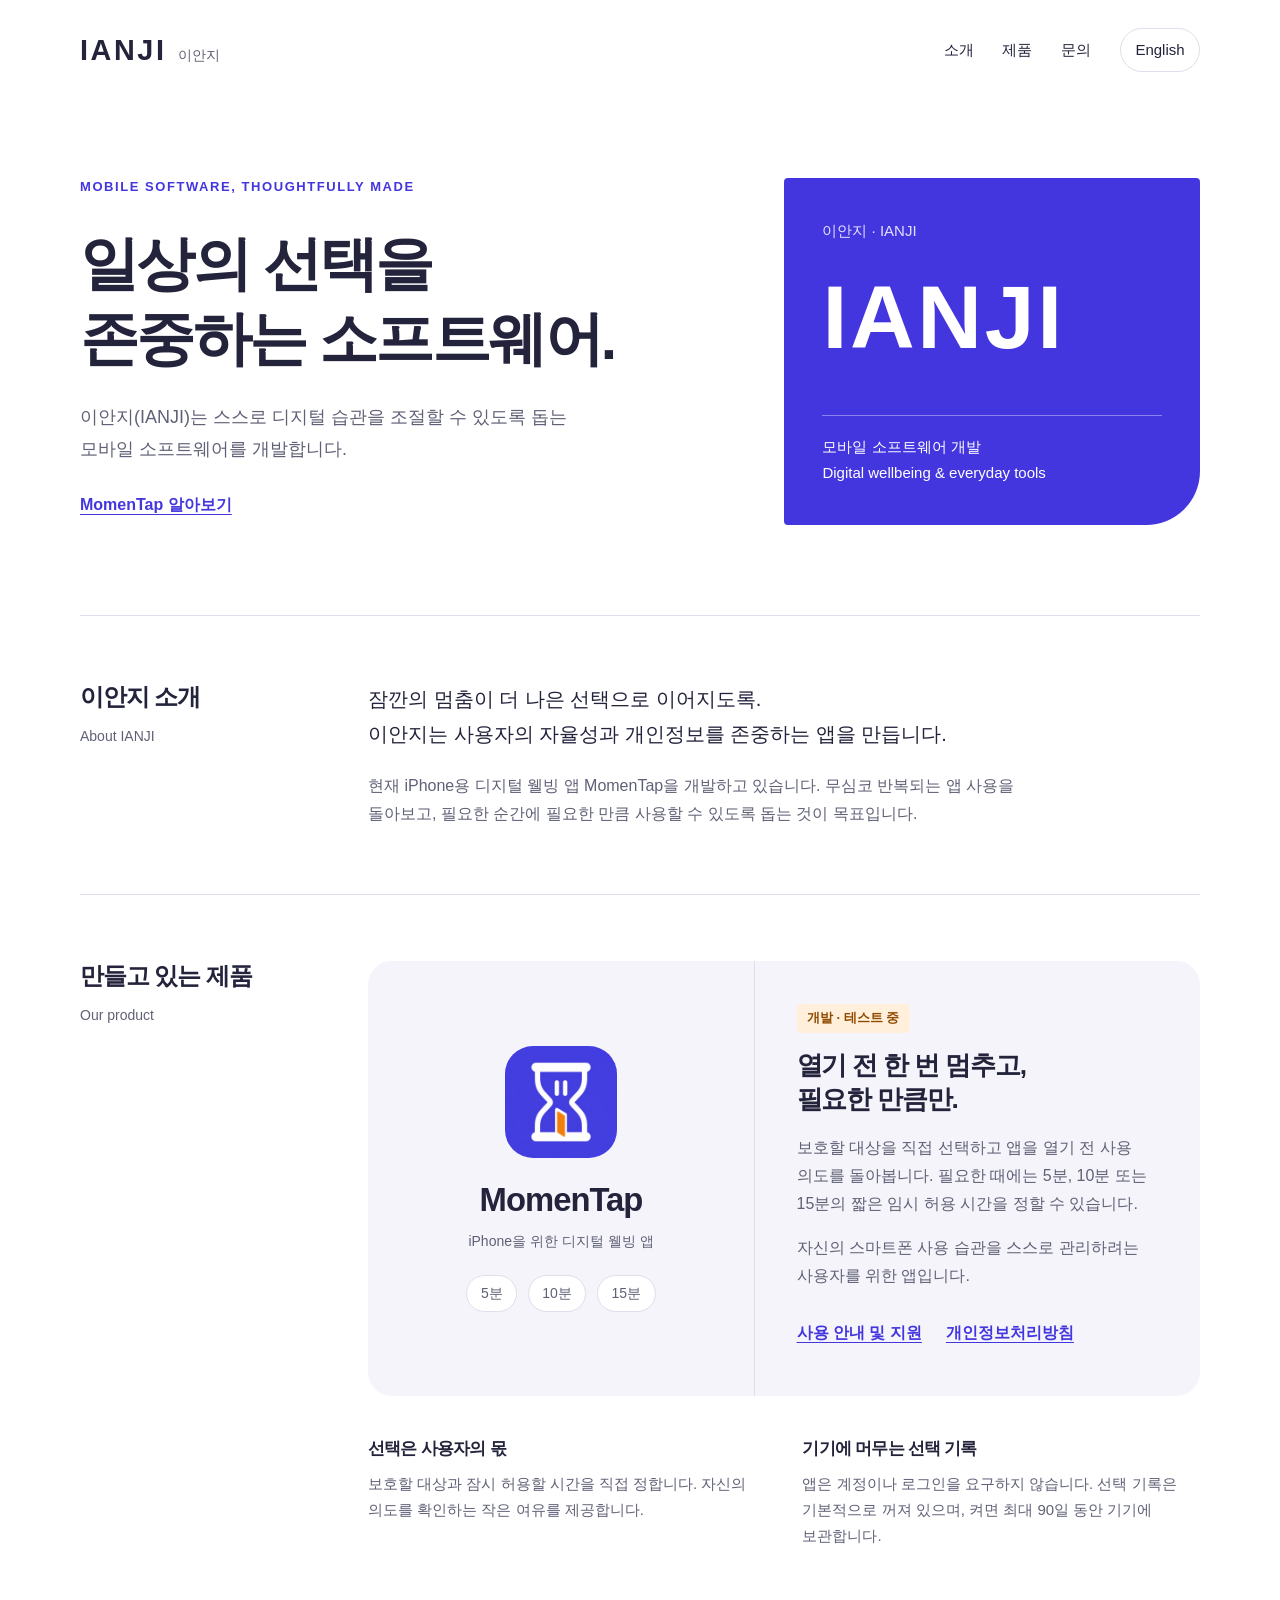
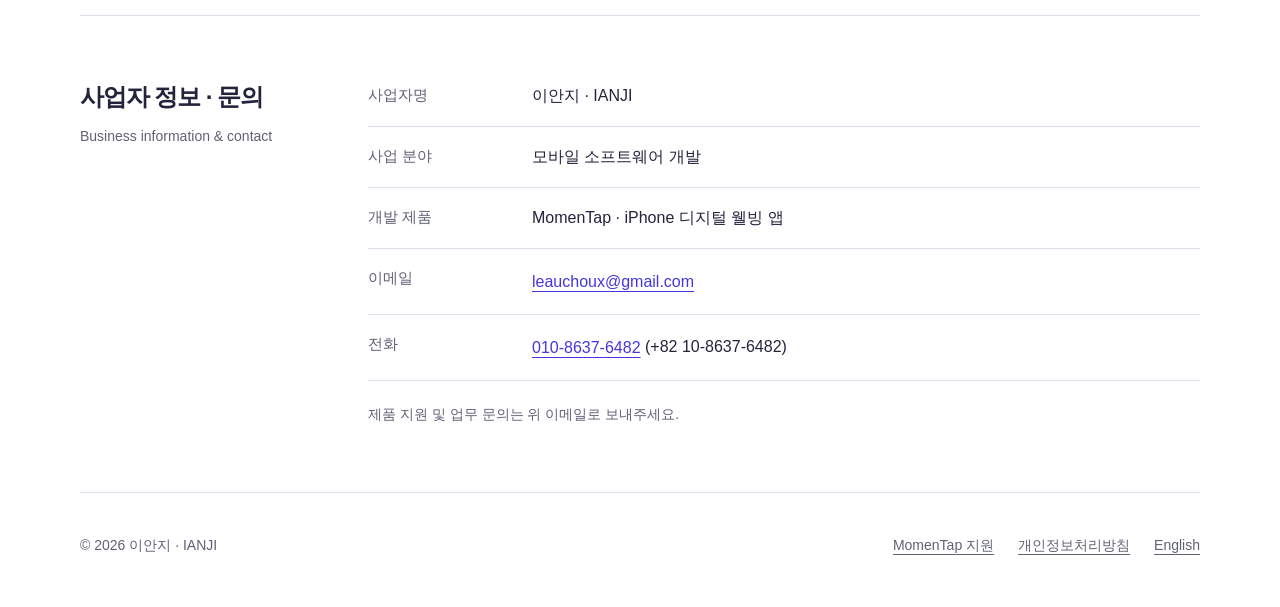
==== organization/index.html @ 8e44ff8b "Add IANJI organization website in Korean and English" ====
<!doctype html>
<html lang="ko">
<head>
  <meta charset="utf-8">
  <meta name="viewport" content="width=device-width, initial-scale=1">
  <meta name="description" content="이안지(IANJI)는 일상의 디지털 습관과 사용자의 선택을 존중하는 모바일 소프트웨어를 개발합니다. MomenTap 소개와 업무 문의를 확인하세요.">
  <meta name="referrer" content="no-referrer">
  <meta http-equiv="Content-Security-Policy" content="default-src 'none'; style-src 'self'; img-src 'self'; base-uri 'none'; form-action 'none'">
  <title>이안지 IANJI — 모바일 소프트웨어 개발</title>
  <link rel="canonical" href="https://leauchoux.github.io/intentionaluse-support/organization/">
  <link rel="alternate" hreflang="ko" href="https://leauchoux.github.io/intentionaluse-support/organization/">
  <link rel="alternate" hreflang="en" href="https://leauchoux.github.io/intentionaluse-support/organization/en/">
  <link rel="icon" href="../favicon.svg" type="image/svg+xml">
  <link rel="stylesheet" href="styles.css">
</head>
<body>
  <a class="skip-link" href="#main">본문으로 바로가기</a>
  <header class="site-header wrap">
    <a class="wordmark" href="./" aria-label="이안지 IANJI 홈">IANJI<small>이안지</small></a>
    <nav class="site-nav" aria-label="주요 메뉴">
      <a href="#about">소개</a>
      <a href="#product">제품</a>
      <a href="#contact">문의</a>
      <a class="language" href="en/" lang="en" hreflang="en">English</a>
    </nav>
  </header>
  <main id="main" class="wrap">
    <section class="hero" aria-labelledby="hero-title">
      <div>
        <p class="eyebrow" lang="en">Mobile software, thoughtfully made</p>
        <h1 id="hero-title">일상의 선택을<br>존중하는 소프트웨어.</h1>
        <p class="hero-copy">이안지(IANJI)는 스스로 디지털 습관을 조절할 수 있도록 돕는 모바일 소프트웨어를 개발합니다.</p>
        <a class="text-link" href="#product">MomenTap 알아보기</a>
      </div>
      <div class="identity" aria-label="이안지 IANJI, 모바일 소프트웨어 개발">
        <span class="identity-label">이안지 · IANJI</span>
        <p class="identity-name" aria-hidden="true">IANJI</p>
        <p class="identity-rule">모바일 소프트웨어 개발<br><span lang="en">Digital wellbeing &amp; everyday tools</span></p>
      </div>
    </section>
    <section id="about" class="section section-grid" aria-labelledby="about-title">
      <div>
        <h2 id="about-title" class="section-heading">이안지 소개</h2>
        <p class="section-sub" lang="en">About IANJI</p>
      </div>
      <div class="about-copy">
        <p>잠깐의 멈춤이 더 나은 선택으로 이어지도록.<br>이안지는 사용자의 자율성과 개인정보를 존중하는 앱을 만듭니다.</p>
        <p>현재 iPhone용 디지털 웰빙 앱 MomenTap을 개발하고 있습니다. 무심코 반복되는 앱 사용을 돌아보고, 필요한 순간에 필요한 만큼 사용할 수 있도록 돕는 것이 목표입니다.</p>
      </div>
    </section>
    <section id="product" class="section section-grid" aria-labelledby="product-title">
      <div>
        <h2 id="product-title" class="section-heading">만들고 있는 제품</h2>
        <p class="section-sub" lang="en">Our product</p>
      </div>
      <div>
        <article class="product" aria-labelledby="momentap-title">
          <div class="product-visual">
            <img class="app-icon" src="assets/momentap.png" alt="" width="112" height="112">
            <p class="product-name">MomenTap</p>
            <span class="product-platform">iPhone을 위한 디지털 웰빙 앱</span>
            <div class="allowance" aria-label="임시 허용 시간: 5분, 10분, 15분"><span>5분</span><span>10분</span><span>15분</span></div>
          </div>
          <div class="product-copy">
            <span class="status">개발 · 테스트 중</span>
            <h3 id="momentap-title">열기 전 한 번 멈추고,<br>필요한 만큼만.</h3>
            <p>보호할 대상을 직접 선택하고 앱을 열기 전 사용 의도를 돌아봅니다. 필요한 때에는 5분, 10분 또는 15분의 짧은 임시 허용 시간을 정할 수 있습니다.</p>
            <p>자신의 스마트폰 사용 습관을 스스로 관리하려는 사용자를 위한 앱입니다.</p>
            <div class="product-links"><a class="text-link" href="../">사용 안내 및 지원</a><a class="text-link" href="../privacy.html">개인정보처리방침</a></div>
          </div>
        </article>
        <div class="principles">
          <div><h3>선택은 사용자의 몫</h3><p>보호할 대상과 잠시 허용할 시간을 직접 정합니다. 자신의 의도를 확인하는 작은 여유를 제공합니다.</p></div>
          <div><h3>기기에 머무는 선택 기록</h3><p>앱은 계정이나 로그인을 요구하지 않습니다. 선택 기록은 기본적으로 꺼져 있으며, 켜면 최대 90일 동안 기기에 보관합니다.</p></div>
        </div>
      </div>
    </section>
    <section id="contact" class="section section-grid" aria-labelledby="contact-title">
      <div><h2 id="contact-title" class="section-heading">사업자 정보 · 문의</h2><p class="section-sub" lang="en">Business information &amp; contact</p></div>
      <div>
        <dl class="contact-table">
          <div class="contact-row"><dt>사업자명</dt><dd>이안지 · IANJI</dd></div>
          <div class="contact-row"><dt>사업 분야</dt><dd>모바일 소프트웨어 개발</dd></div>
          <div class="contact-row"><dt>개발 제품</dt><dd>MomenTap · iPhone 디지털 웰빙 앱</dd></div>
          <div class="contact-row"><dt>이메일</dt><dd><a href="mailto:leauchoux@gmail.com">leauchoux@gmail.com</a></dd></div>
          <div class="contact-row"><dt>전화</dt><dd><a href="tel:+821086376482">010-8637-6482</a> <span lang="en">(+82 10-8637-6482)</span></dd></div>
        </dl>
        <p class="contact-note">제품 지원 및 업무 문의는 위 이메일로 보내주세요.</p>
      </div>
    </section>
  </main>
  <footer class="site-footer wrap">
    <p>© 2026 이안지 · IANJI</p>
    <nav class="footer-links" aria-label="관련 페이지"><a href="../">MomenTap 지원</a><a href="../privacy.html">개인정보처리방침</a><a href="en/" lang="en" hreflang="en">English</a></nav>
  </footer>
</body>
</html>
---- organization/styles.css ----
:root {
  color-scheme: light;
  --paper: #ffffff;
  --ink: #23233c;
  --muted: #606176;
  --brand: #4436df;
  --soft: #f4f4fa;
  --line: #dddfea;
  --amber: #914b00;
  font-family: -apple-system, BlinkMacSystemFont, "Apple SD Gothic Neo", "Malgun Gothic", sans-serif;
  font-size: 100%;
  background: var(--paper);
  color: var(--ink);
}

* { box-sizing: border-box; }
html { scroll-behavior: smooth; scroll-padding-top: 2rem; }
body { margin: 0; line-height: 1.75; word-break: keep-all; overflow-wrap: break-word; }
a { color: var(--brand); text-underline-offset: .25em; }
a:hover { text-decoration-thickness: 2px; }
a:focus-visible { outline: 3px solid var(--brand); outline-offset: 5px; border-radius: 3px; }
img { display: block; max-width: 100%; }
h1, h2, h3, p { margin-top: 0; }
h1, h2, h3 { line-height: 1.28; letter-spacing: -.045em; }
.wrap { width: min(1120px, calc(100% - 64px)); margin-inline: auto; }
.skip-link { position: absolute; z-index: 10; top: -100px; left: 1rem; padding: .75rem 1rem; background: white; }
.skip-link:focus { top: 1rem; }
.site-header { min-height: 100px; display: flex; align-items: center; justify-content: space-between; gap: 2rem; padding-block: 1rem; }
.wordmark { font-family: "Avenir Next", "Trebuchet MS", sans-serif; letter-spacing: .09em; font-weight: 750; font-size: 1.8rem; line-height: 1.2; color: var(--ink); text-decoration: none; }
.wordmark small { font: 500 .875rem/1.5 -apple-system, BlinkMacSystemFont, "Apple SD Gothic Neo", sans-serif; margin-left: .7rem; letter-spacing: 0; color: var(--muted); }
.site-nav { display: flex; align-items: center; gap: 1.8rem; flex-wrap: wrap; }
.site-nav a { min-height: 44px; display: inline-flex; align-items: center; color: var(--ink); font-size: .9375rem; text-decoration: none; }
.site-nav a:hover { color: var(--brand); }
.site-nav .language { padding-inline: .9rem; border: 1px solid var(--line); border-radius: 100px; }
.hero { padding-block: 76px 88px; display: grid; grid-template-columns: minmax(0, 1.5fr) minmax(0, 1fr); gap: 5rem; align-items: center; }
.hero > *, .section-grid > *, .product > *, .principles > * { min-width: 0; }
.eyebrow { color: var(--brand); font-size: .8125rem; font-weight: 700; letter-spacing: .12em; margin-bottom: 1.7rem; text-transform: uppercase; }
h1 { font-size: clamp(2.5rem, 4.6vw, 4.1rem); font-weight: 720; margin-bottom: 1.6rem; }
.hero-copy { max-width: 33rem; color: var(--muted); font-size: 1.125rem; }
.text-link { display: inline-flex; align-items: center; min-height: 44px; font-weight: 650; }
.identity { padding: 2.4rem; background: var(--brand); color: white; border-radius: 4px 4px 54px 4px; }
.identity-name { font-family: "Avenir Next", "Trebuchet MS", sans-serif; font-size: clamp(3.5rem, 7vw, 6.25rem); font-weight: 600; letter-spacing: .03em; line-height: 1.2; margin-block: 1.2rem 2.7rem; }
.identity-label { color: #e3e0ff; font-size: .9375rem; }
.identity-rule { border-top: 1px solid #8c81ed; padding-top: 1.15rem; margin-bottom: 0; font-size: .9375rem; }
.section { border-top: 1px solid var(--line); padding-block: 66px; }
.section-grid { display: grid; grid-template-columns: 240px minmax(0, 1fr); gap: 3rem; }
.section-heading { margin-bottom: .7rem; font-size: 1.5rem; }
.section-sub { color: var(--muted); font-size: .875rem; }
.about-copy { max-width: 44rem; font-size: 1.25rem; }
.about-copy p:last-child { margin-bottom: 0; color: var(--muted); font-size: 1rem; }
.product { display: grid; grid-template-columns: minmax(0, 1fr) minmax(0, 1.15fr); background: var(--soft); border-radius: 24px; overflow: hidden; }
.product-visual { padding: 3rem 2rem; display: flex; flex-direction: column; align-items: center; justify-content: center; text-align: center; border-right: 1px solid var(--line); }
.app-icon { width: 112px; height: 112px; border-radius: 25%; margin-bottom: 1.35rem; }
.product-name { font-family: "Avenir Next", "Trebuchet MS", sans-serif; font-size: 2.05rem; letter-spacing: -.03em; line-height: 1.25; font-weight: 650; margin-bottom: .5rem; }
.product-platform { font-size: .875rem; color: var(--muted); }
.allowance { display: flex; flex-wrap: wrap; justify-content: center; gap: .65rem; margin-top: 1.4rem; }
.allowance span { border: 1px solid var(--line); border-radius: 100px; padding: .3rem .85rem; font-size: .875rem; background: white; color: var(--muted); }
.product-copy { padding: 2.6rem; }
.product-copy h3 { font-size: 1.65rem; margin-bottom: 1.1rem; }
.product-copy p { color: var(--muted); }
.product-links { display: flex; flex-wrap: wrap; gap: .3rem 1.5rem; margin-top: 1.3rem; }
.status { display: inline-block; margin-bottom: 1rem; border-radius: 4px; background: #ffefdb; color: var(--amber); padding: .2rem .65rem; font-size: .8125rem; font-weight: 650; }
.principles { display: grid; grid-template-columns: minmax(0, 1fr) minmax(0, 1fr); gap: 2.3rem; margin-top: 2.6rem; }
.principles h3 { font-size: 1.05rem; margin-bottom: .7rem; }
.principles p { color: var(--muted); margin-bottom: 0; font-size: .9375rem; }
.contact-table { margin: 0; }
.contact-row { display: grid; grid-template-columns: 140px minmax(0, 1fr); gap: 1.5rem; border-bottom: 1px solid var(--line); padding-block: 1rem; }
.contact-row:first-child { padding-top: 0; }
.contact-row dt { color: var(--muted); font-size: .9375rem; }
.contact-row dd { margin: 0; overflow-wrap: anywhere; }
.contact-row a { display: inline-block; padding-block: .15rem; }
.contact-note { font-size: .875rem; color: var(--muted); margin-block: 1.3rem 0; }
.site-footer { border-top: 1px solid var(--line); display: flex; align-items: center; justify-content: space-between; gap: 1.5rem; padding-block: 30px 40px; font-size: .875rem; color: var(--muted); }
.site-footer p { margin: 0; }
.footer-links { display: flex; gap: 1.5rem; flex-wrap: wrap; }
.footer-links a { display: inline-flex; align-items: center; min-height: 44px; color: var(--muted); }

@media (max-width: 960px) {
  .hero { gap: 2.5rem; grid-template-columns: minmax(0, 1.2fr) minmax(0, 1fr); }
  .identity { padding: 1.8rem; }
  .section-grid { grid-template-columns: 180px minmax(0, 1fr); gap: 2rem; }
  .product { grid-template-columns: 1fr; }
  .product-visual { border-right: 0; border-bottom: 1px solid var(--line); padding-block: 2rem; }
  .allowance { margin-top: .6rem; }
}
@media (max-width: 700px) {
  .wrap { width: calc(100% - 40px); }
  .site-header { gap: .8rem; flex-wrap: wrap; min-height: 0; padding-block: 22px; }
  .wordmark { font-size: 1.6rem; }
  .site-nav { gap: 1rem; width: 100%; justify-content: space-between; }
  .site-nav a { font-size: .875rem; }
  .hero { grid-template-columns: 1fr; padding-block: 40px 48px; gap: 2rem; }
  h1 { font-size: clamp(2.2rem, 8.5vw, 3.2rem); }
  .hero-copy { font-size: 1rem; }
  .identity { padding: min(1.8rem, 7vw); border-bottom-right-radius: 42px; }
  .identity-name { font-size: 4rem; margin-block: .7rem 1.4rem; }
  .eyebrow { margin-bottom: 1.1rem; }
  .section { padding-block: 42px; }
  .section-grid { grid-template-columns: 1fr; gap: 1.5rem; }
  .section-sub { margin-bottom: 0; }
  .about-copy { font-size: 1.15rem; }
  .product-copy { padding: min(1.6rem, 6vw); }
  .product-visual { padding-inline: min(2rem, 6vw); }
  .principles { grid-template-columns: 1fr; gap: 1.5rem; margin-top: 2rem; }
  .contact-row { grid-template-columns: 1fr; gap: .2rem; }
  .contact-row a { min-height: 44px; }
  .site-footer { align-items: flex-start; flex-direction: column; gap: .4rem; }
}
@media (prefers-reduced-motion: reduce) { html { scroll-behavior: auto; } }
@media print {
  .site-nav, .skip-link { display: none; }
  .wrap { width: 100%; }
  .hero, .section { padding-block: 1.5rem; }
  .identity { background: white; color: black; border: 1px solid var(--line); }
  .identity-label { color: black; }
  .product { break-inside: avoid; }
}
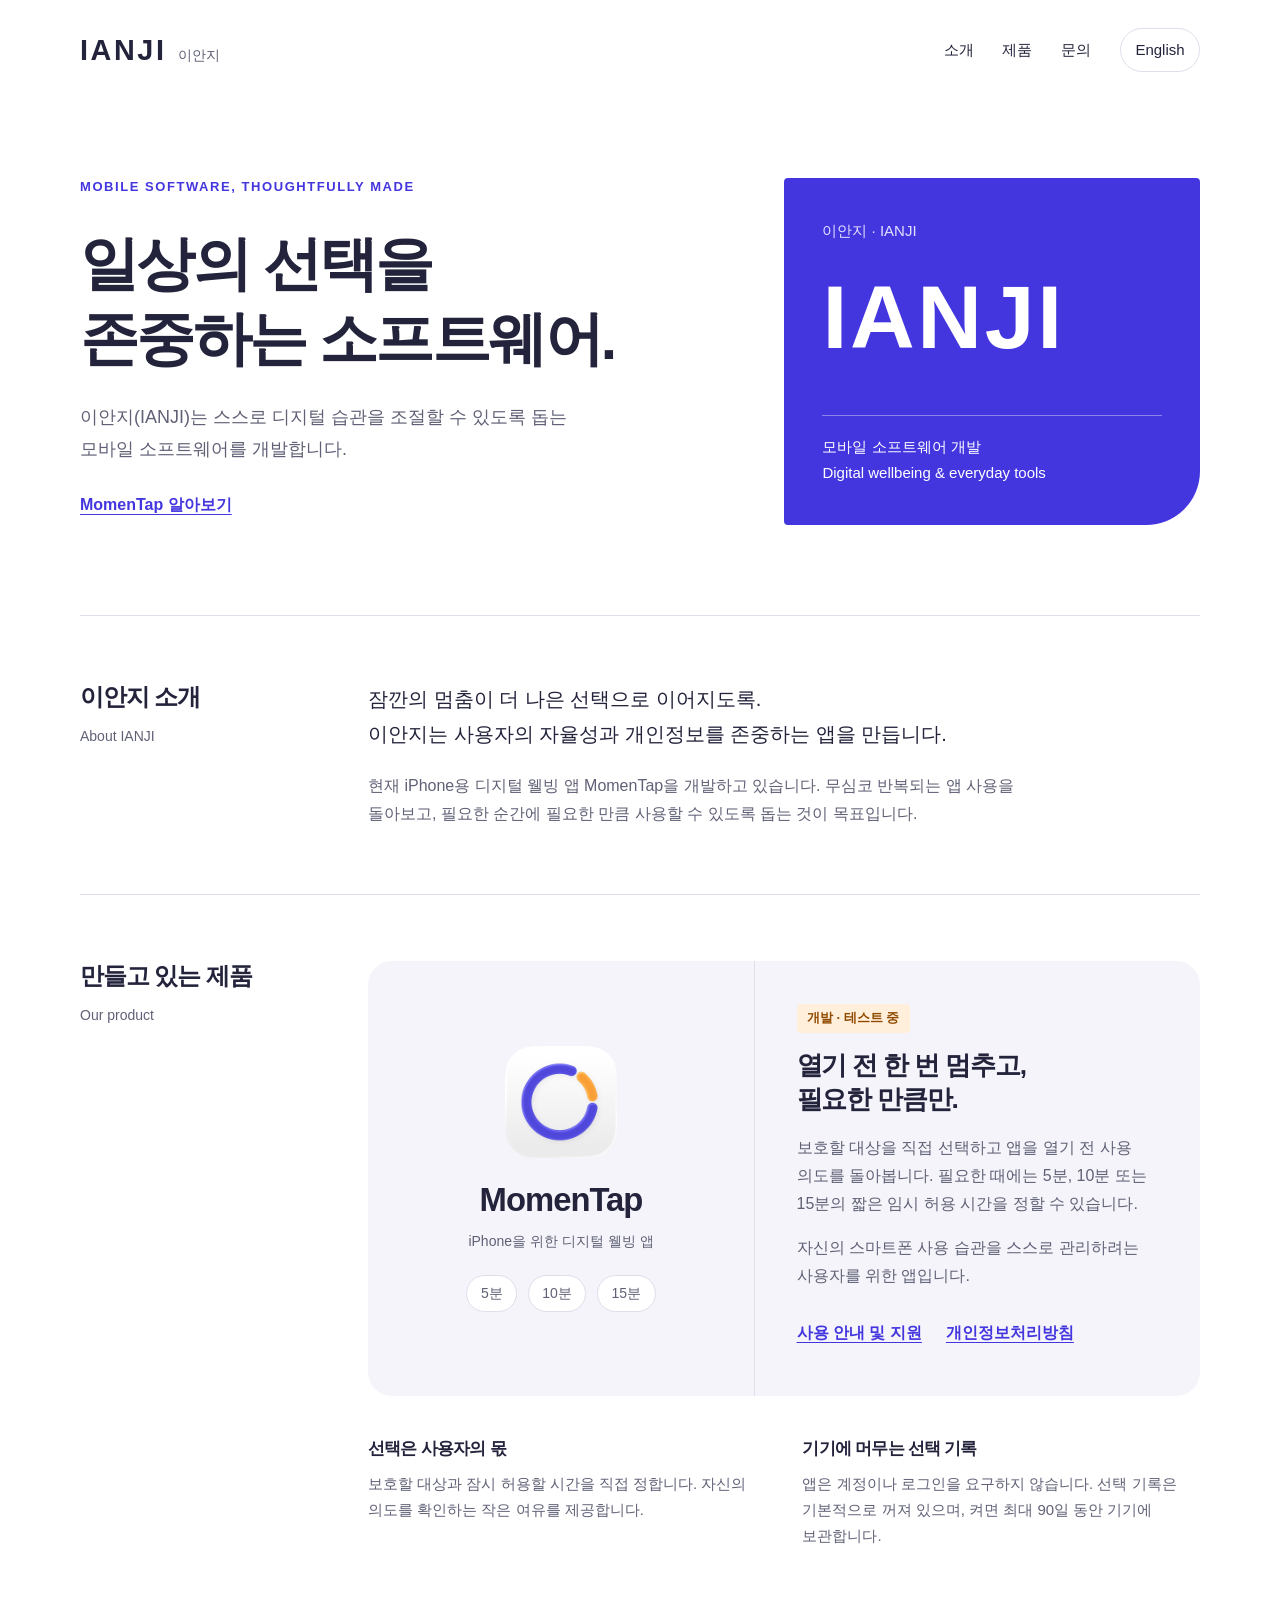
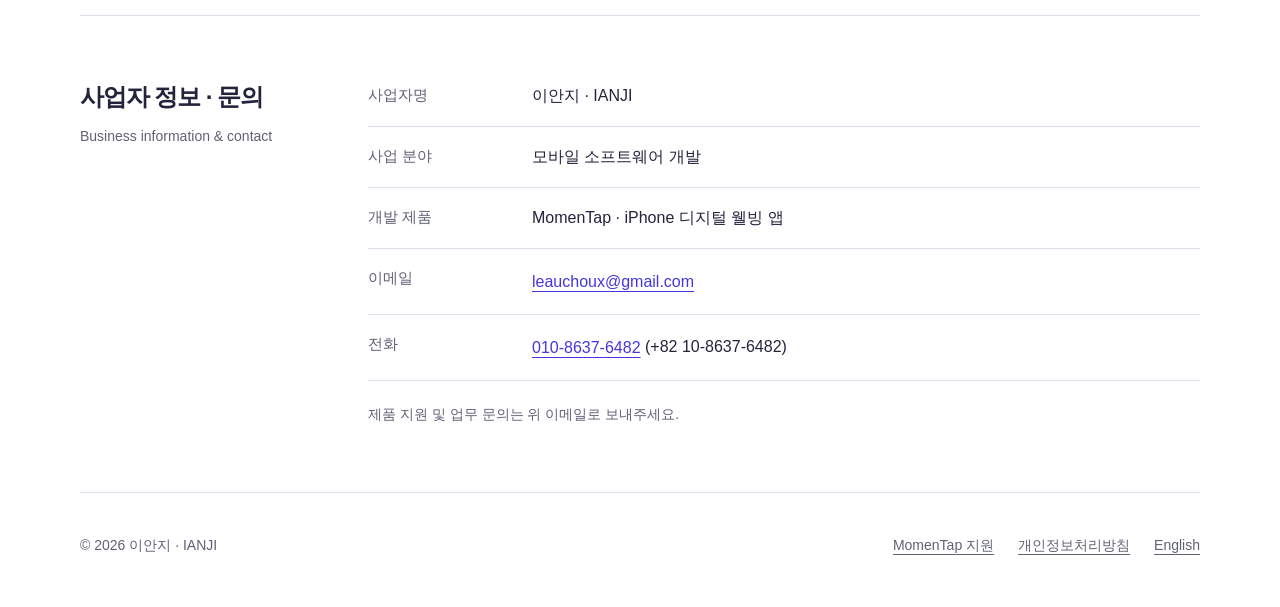
==== commit 8f5860f7: "Use current Icon Composer artwork on IANJI website" ====
--- a/organization/index.html
+++ b/organization/index.html
@@ -10,7 +10,7 @@
   <link rel="canonical" href="https://leauchoux.github.io/intentionaluse-support/organization/">
   <link rel="alternate" hreflang="ko" href="https://leauchoux.github.io/intentionaluse-support/organization/">
   <link rel="alternate" hreflang="en" href="https://leauchoux.github.io/intentionaluse-support/organization/en/">
-  <link rel="icon" href="../favicon.svg" type="image/svg+xml">
+  <link rel="icon" href="assets/momentap-11fc3604.png" type="image/png">
   <link rel="stylesheet" href="styles.css">
 </head>
 <body>
@@ -56,7 +56,7 @@
       <div>
         <article class="product" aria-labelledby="momentap-title">
           <div class="product-visual">
-            <img class="app-icon" src="assets/momentap.png" alt="" width="112" height="112">
+            <img class="app-icon" src="assets/momentap-11fc3604.png" alt="" width="112" height="112">
             <p class="product-name">MomenTap</p>
             <span class="product-platform">iPhone을 위한 디지털 웰빙 앱</span>
             <div class="allowance" aria-label="임시 허용 시간: 5분, 10분, 15분"><span>5분</span><span>10분</span><span>15분</span></div>
--- a/organization/styles.css
+++ b/organization/styles.css
@@ -50,7 +50,7 @@
 .about-copy p:last-child { margin-bottom: 0; color: var(--muted); font-size: 1rem; }
 .product { display: grid; grid-template-columns: minmax(0, 1fr) minmax(0, 1.15fr); background: var(--soft); border-radius: 24px; overflow: hidden; }
 .product-visual { padding: 3rem 2rem; display: flex; flex-direction: column; align-items: center; justify-content: center; text-align: center; border-right: 1px solid var(--line); }
-.app-icon { width: 112px; height: 112px; border-radius: 25%; margin-bottom: 1.35rem; }
+.app-icon { width: 112px; height: 112px; margin-bottom: 1.35rem; }
 .product-name { font-family: "Avenir Next", "Trebuchet MS", sans-serif; font-size: 2.05rem; letter-spacing: -.03em; line-height: 1.25; font-weight: 650; margin-bottom: .5rem; }
 .product-platform { font-size: .875rem; color: var(--muted); }
 .allowance { display: flex; flex-wrap: wrap; justify-content: center; gap: .65rem; margin-top: 1.4rem; }
